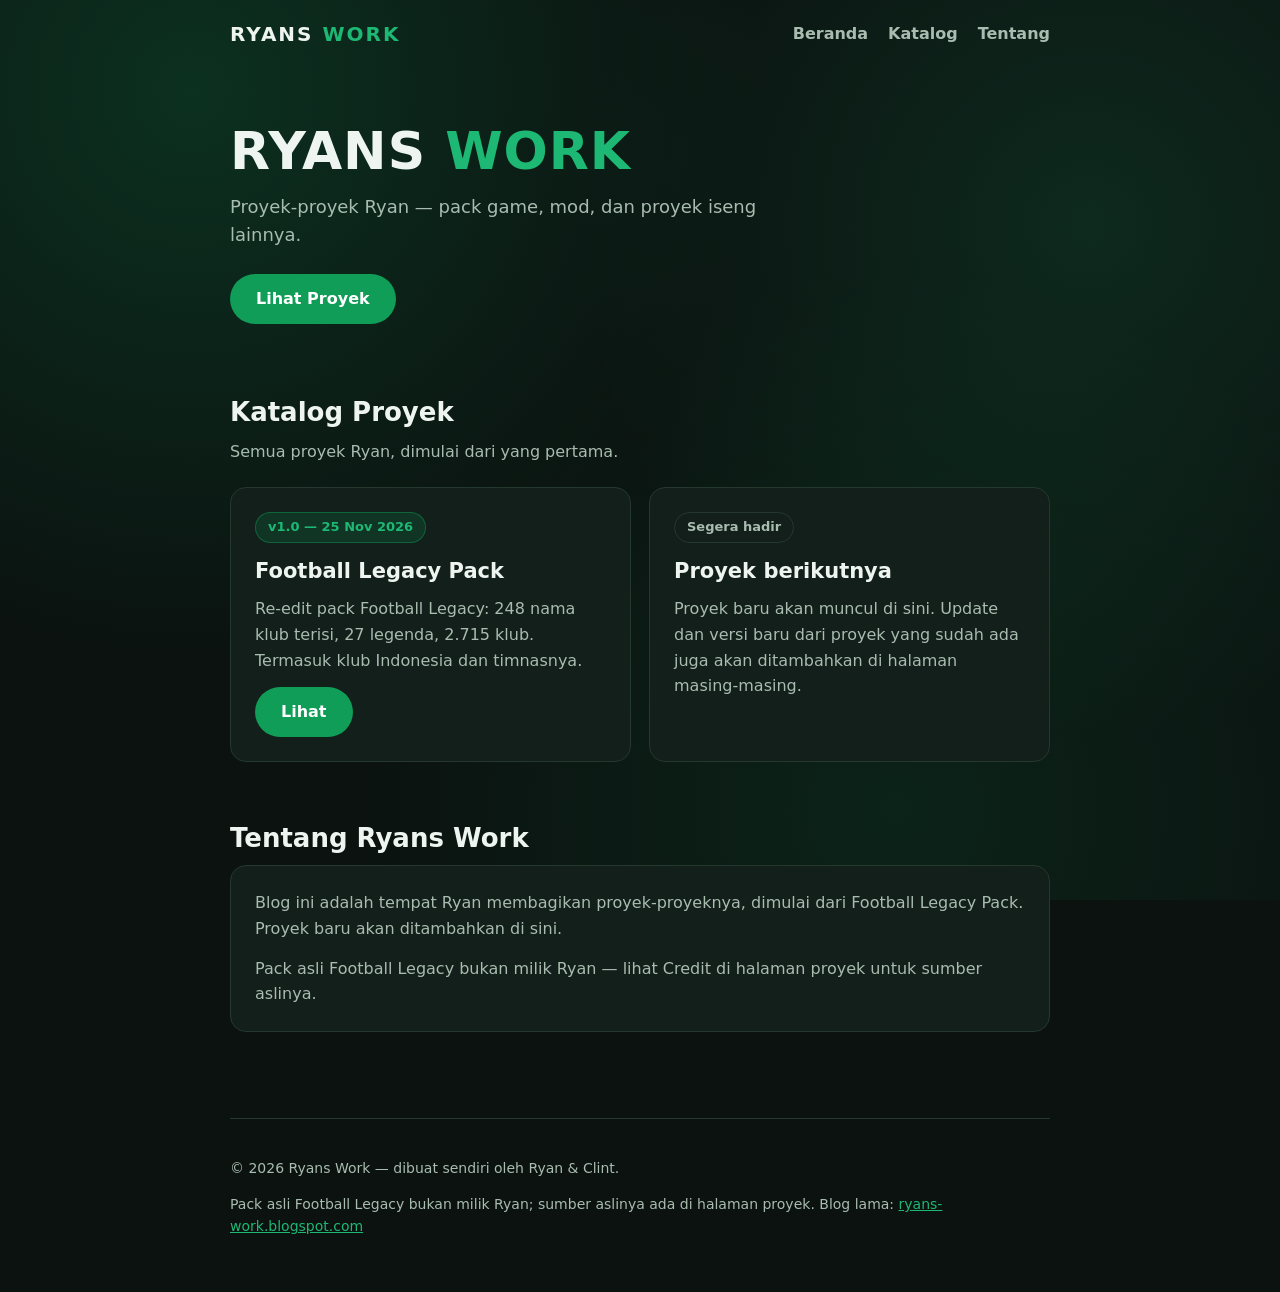
==== index.html @ 9bb6de92 "Add files via upload" ====
<!DOCTYPE html>
<html lang="id">
<head>
<meta charset="UTF-8">
<meta name="viewport" content="width=device-width, initial-scale=1.0">
<title>Ryans Work — Proyek-proyek Ryan</title>
<meta name="description" content="Ryans Work: proyek-proyek Ryan — pack game, mod, dan proyek iseng lainnya. Dimulai dari Football Legacy Pack.">
<link rel="stylesheet" href="style.css">
</head>
<body>
<div class="wrap">

  <nav class="nav">
    <a class="logo" href="index.html">RYANS <span>WORK</span></a>
    <div class="nav-links">
      <a href="index.html">Beranda</a>
      <a href="#katalog">Katalog</a>
      <a href="#tentang">Tentang</a>
    </div>
  </nav>

  <header class="hero">
    <h1>RYANS <span>WORK</span></h1>
    <p>Proyek-proyek Ryan — pack game, mod, dan proyek iseng lainnya.</p>
    <a class="btn" href="#katalog">Lihat Proyek</a>
  </header>

  <section id="katalog">
    <h2>Katalog Proyek</h2>
    <p class="section-sub">Semua proyek Ryan, dimulai dari yang pertama.</p>
    <div class="grid">

      <article class="card">
        <span class="pill">v1.0 — 25 Nov 2026</span>
        <h3>Football Legacy Pack</h3>
        <p>Re-edit pack Football Legacy: 248 nama klub terisi, 27 legenda, 2.715 klub. Termasuk klub Indonesia dan timnasnya.</p>
        <a class="btn" href="football-legacy-pack.html">Lihat</a>
      </article>

      <article class="card">
        <span class="pill pill-soon">Segera hadir</span>
        <h3>Proyek berikutnya</h3>
        <p>Proyek baru akan muncul di sini. Update dan versi baru dari proyek yang sudah ada juga akan ditambahkan di halaman masing-masing.</p>
      </article>

    </div>
  </section>

  <section id="tentang">
    <h2>Tentang Ryans Work</h2>
    <div class="card">
      <p>Blog ini adalah tempat Ryan membagikan proyek-proyeknya, dimulai dari Football Legacy Pack. Proyek baru akan ditambahkan di sini.</p>
      <p>Pack asli Football Legacy bukan milik Ryan — lihat Credit di halaman proyek untuk sumber aslinya.</p>
    </div>
  </section>

  <footer>
    <p>© 2026 Ryans Work — dibuat sendiri oleh Ryan &amp; Clint.</p>
    <p>Pack asli Football Legacy bukan milik Ryan; sumber aslinya ada di halaman proyek. Blog lama: <a href="https://ryans-work.blogspot.com/">ryans-work.blogspot.com</a></p>
  </footer>

</div>
</body>
</html>
---- style.css ----
/* Ryans Work — stylesheet buatan sendiri. Dark + hijau lapangan #0F9D58 + bokeh. */

:root {
  --bg: #0b1210;
  --surface: #131f1a;
  --surface-2: #182820;
  --text: #eef5f0;
  --muted: #a8bcb0;
  --accent: #0f9d58;
  --accent-bright: #1db873;
  --border: #24382e;
  --radius: 16px;
}

* { box-sizing: border-box; }

body {
  margin: 0;
  background-color: var(--bg);
  background-image:
    radial-gradient(circle at 15% 10%, rgba(15, 157, 88, 0.22), transparent 42%),
    radial-gradient(circle at 85% 25%, rgba(29, 184, 115, 0.14), transparent 40%),
    radial-gradient(circle at 70% 90%, rgba(15, 157, 88, 0.12), transparent 45%);
  background-attachment: fixed;
  color: var(--text);
  font-family: system-ui, -apple-system, "Segoe UI", Roboto, Arial, sans-serif;
  line-height: 1.6;
}

a { color: var(--accent-bright); }
img { max-width: 100%; display: block; }

.wrap { max-width: 860px; margin: 0 auto; padding: 0 20px; }

/* Nav */
.nav {
  display: flex; align-items: center; justify-content: space-between;
  gap: 16px; padding: 18px 0; flex-wrap: wrap;
}
.logo { font-weight: 800; letter-spacing: 2px; font-size: 20px; color: var(--text); text-decoration: none; }
.logo span { color: var(--accent-bright); }
.nav-links { display: flex; gap: 20px; flex-wrap: wrap; }
.nav-links a { color: var(--muted); text-decoration: none; font-weight: 600; }
.nav-links a:hover { color: var(--text); }

/* Hero */
.hero { padding: 56px 0 40px; }
.hero h1 { font-size: 52px; line-height: 1.05; margin: 0 0 14px; letter-spacing: 1px; }
.hero h1 span { color: var(--accent-bright); }
.hero p { color: var(--muted); font-size: 18px; margin: 0 0 24px; max-width: 560px; }

/* Buttons */
.btn {
  display: inline-block; background: var(--accent); color: #fff;
  padding: 12px 26px; border-radius: 999px; text-decoration: none;
  font-weight: 700; border: none; cursor: pointer;
}
.btn:hover { background: var(--accent-bright); }
.btn-ghost {
  display: inline-block; padding: 11px 24px; border-radius: 999px;
  border: 1px solid var(--border); color: var(--text); text-decoration: none; font-weight: 700;
}
.btn-ghost:hover { border-color: var(--accent-bright); }

/* Sections */
section { padding: 28px 0; }
h2 { font-size: 26px; margin: 0 0 6px; }
.section-sub { color: var(--muted); margin: 0 0 22px; }

/* Cards */
.card {
  background: var(--surface); border: 1px solid var(--border);
  border-radius: var(--radius); padding: 24px; margin-bottom: 18px;
}
.card h3 { margin: 0 0 8px; font-size: 21px; }
.card p { color: var(--muted); margin: 0 0 14px; }
.card p:last-child { margin-bottom: 0; }

.grid { display: grid; grid-template-columns: 1fr 1fr; gap: 18px; }
.grid .card { margin-bottom: 0; }

.pill {
  display: inline-block; background: rgba(15, 157, 88, 0.18);
  color: var(--accent-bright); border: 1px solid rgba(15, 157, 88, 0.45);
  padding: 4px 12px; border-radius: 999px; font-size: 13px; font-weight: 700; margin-bottom: 12px;
}
.pill-soon { background: transparent; color: var(--muted); border-color: var(--border); }

/* Stats */
.stats { display: grid; grid-template-columns: repeat(4, 1fr); gap: 14px; margin: 24px 0; }
.stat { background: var(--surface); border: 1px solid var(--border); border-radius: var(--radius); padding: 18px 12px; text-align: center; }
.stat b { display: block; font-size: 30px; color: var(--accent-bright); line-height: 1.1; }
.stat span { color: var(--muted); font-size: 13px; }

/* Checklist */
.checklist { list-style: none; padding: 0; margin: 0; }
.checklist li { padding: 8px 0 8px 32px; position: relative; border-bottom: 1px solid var(--border); }
.checklist li:last-child { border-bottom: none; }
.checklist li::before { content: "✓"; position: absolute; left: 4px; color: var(--accent-bright); font-weight: 800; }

/* Steps */
.steps { padding-left: 22px; margin: 0; }
.steps li { padding: 8px 0; }

/* Gallery — geser ke samping */
.gallery {
  display: flex; gap: 14px; overflow-x: auto; scroll-snap-type: x mandatory;
  padding-bottom: 10px; -webkit-overflow-scrolling: touch;
}
.gallery figure {
  flex: 0 0 78%; scroll-snap-align: start; margin: 0;
  background: var(--surface); border: 1px solid var(--border);
  border-radius: var(--radius); overflow: hidden;
}
.gallery img { width: 100%; height: 420px; object-fit: cover; object-position: top; }
.gallery figcaption { padding: 12px 16px; color: var(--muted); font-size: 14px; }
.gallery-hint { color: var(--muted); font-size: 13px; margin: 0 0 12px; }

/* Version list */
.version { display: flex; gap: 18px; align-items: flex-start; justify-content: space-between; flex-wrap: wrap; }
.version-info { flex: 1 1 260px; }
.version-info .date { color: var(--muted); font-size: 14px; margin: 0 0 10px; }
.version-info ul { margin: 0 0 6px; padding-left: 20px; color: var(--muted); }

/* Footer */
footer { border-top: 1px solid var(--border); margin-top: 40px; padding: 24px 0 40px; color: var(--muted); font-size: 14px; }
footer a { color: var(--accent-bright); }

/* Mobile */
@media (max-width: 600px) {
  .hero { padding: 36px 0 28px; }
  .hero h1 { font-size: 38px; }
  .hero p { font-size: 16px; }
  .grid { grid-template-columns: 1fr; }
  .stats { grid-template-columns: repeat(2, 1fr); }
  .stat b { font-size: 26px; }
  .gallery figure { flex-basis: 86%; }
  .gallery img { height: 340px; }
  .card { padding: 20px; }
}
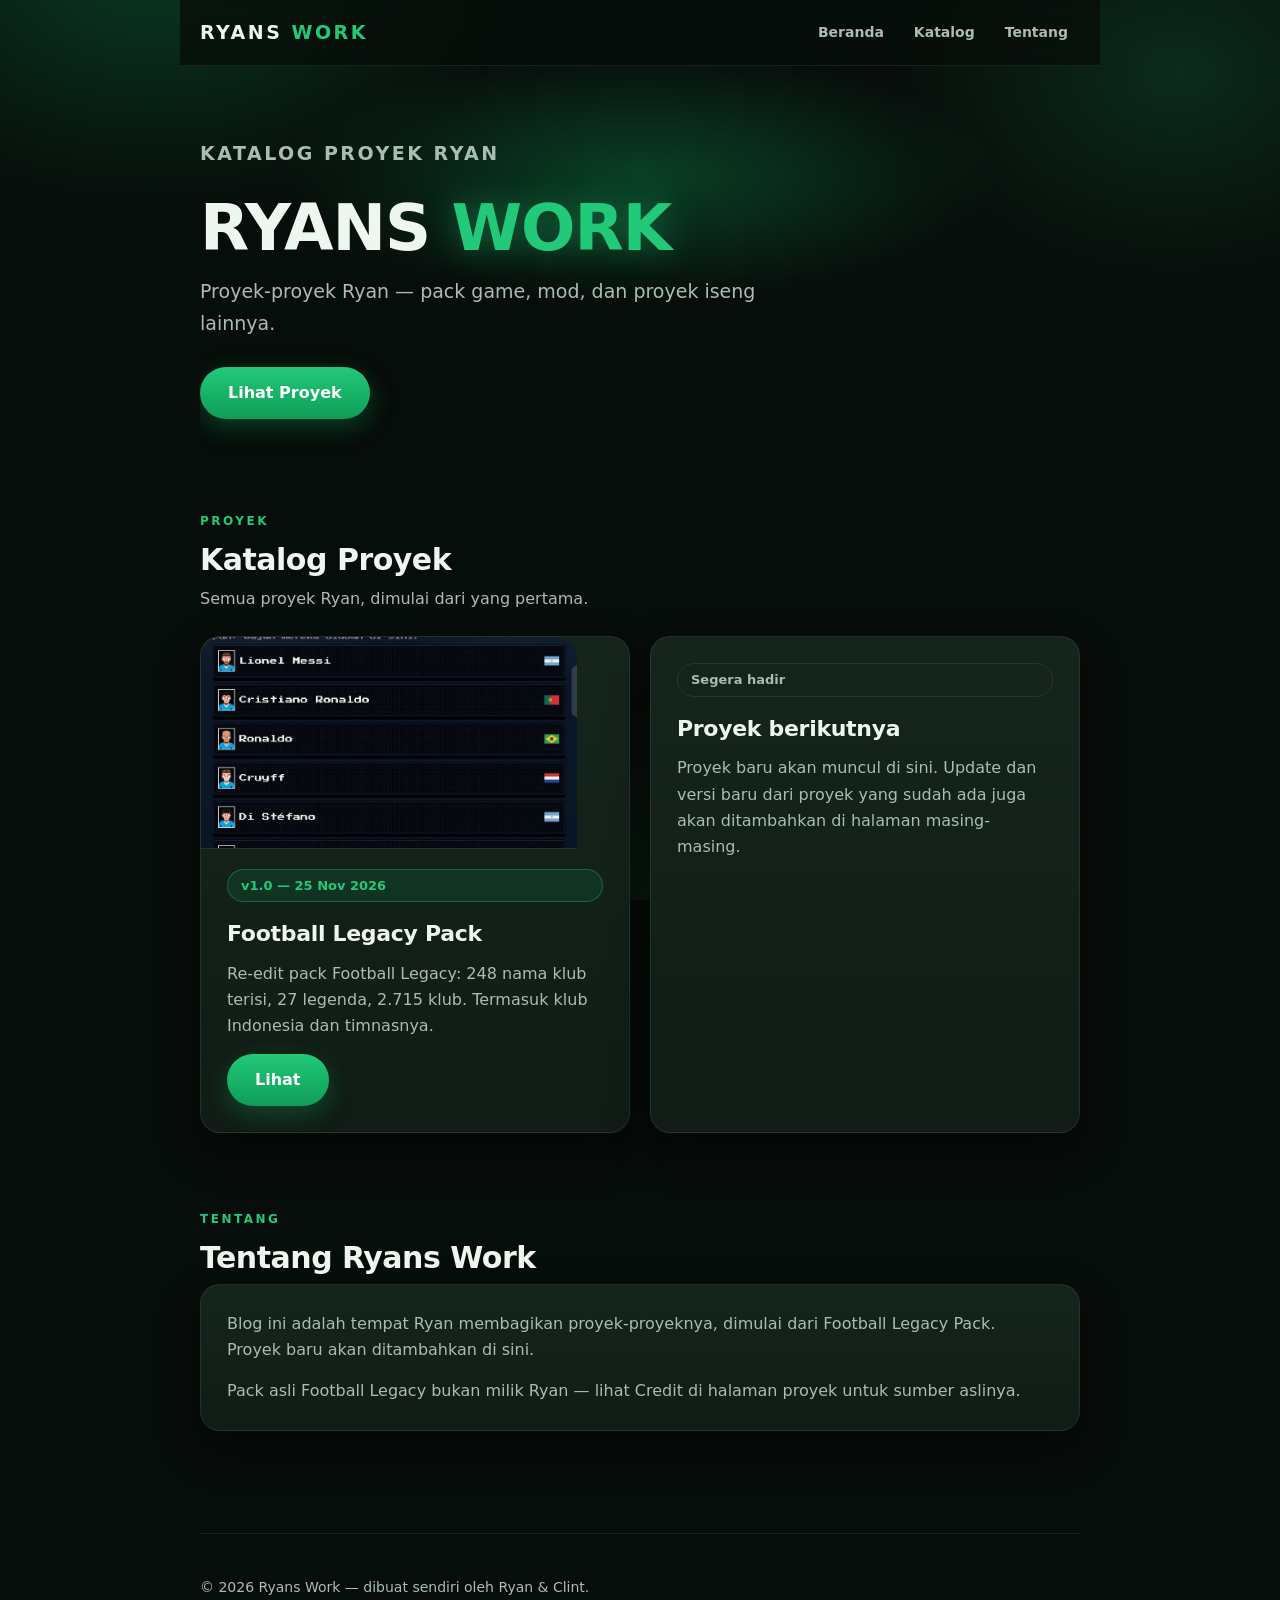
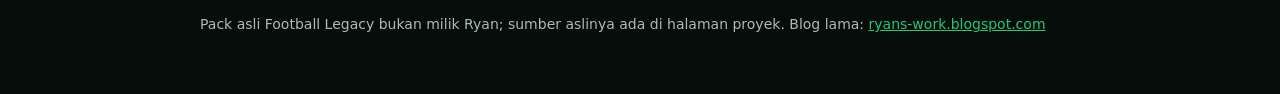
==== commit 8ff92857: "Update website redesign: index.html, football-legacy-pack.html, style.css" ====
--- a/index.html
+++ b/index.html
@@ -20,17 +20,20 @@
   </nav>
 
   <header class="hero">
+    <p class="eyebrow">Katalog Proyek Ryan</p>
     <h1>RYANS <span>WORK</span></h1>
     <p>Proyek-proyek Ryan — pack game, mod, dan proyek iseng lainnya.</p>
     <a class="btn" href="#katalog">Lihat Proyek</a>
   </header>
 
   <section id="katalog">
+    <p class="eyebrow">Proyek</p>
     <h2>Katalog Proyek</h2>
     <p class="section-sub">Semua proyek Ryan, dimulai dari yang pertama.</p>
     <div class="grid">
 
       <article class="card">
+        <img class="card-cover" src="images/legenda-messi-ronaldo.jpg" alt="Legenda di Football Legacy — Messi dan Ronaldo di atas">
         <span class="pill">v1.0 — 25 Nov 2026</span>
         <h3>Football Legacy Pack</h3>
         <p>Re-edit pack Football Legacy: 248 nama klub terisi, 27 legenda, 2.715 klub. Termasuk klub Indonesia dan timnasnya.</p>
@@ -47,6 +50,7 @@
   </section>
 
   <section id="tentang">
+    <p class="eyebrow">Tentang</p>
     <h2>Tentang Ryans Work</h2>
     <div class="card">
       <p>Blog ini adalah tempat Ryan membagikan proyek-proyeknya, dimulai dari Football Legacy Pack. Proyek baru akan ditambahkan di sini.</p>
--- a/style.css
+++ b/style.css
@@ -1,140 +1,278 @@
-/* Ryans Work — stylesheet buatan sendiri. Dark + hijau lapangan #0F9D58 + bokeh. */
+/* Ryans Work — stylesheet buatan sendiri, v2 (redesign).
+   Dark + hijau lapangan #0F9D58 + bokeh. Mobile-first, tanpa framework. */
 
 :root {
-  --bg: #0b1210;
-  --surface: #131f1a;
-  --surface-2: #182820;
-  --text: #eef5f0;
-  --muted: #a8bcb0;
+  --bg: #070d0a;
+  --surface: #101c15;
+  --surface-2: #15251c;
+  --text: #eef6f0;
+  --muted: #a9bdb1;
   --accent: #0f9d58;
-  --accent-bright: #1db873;
-  --border: #24382e;
-  --radius: 16px;
+  --accent-bright: #22c978;
+  --accent-soft: rgba(15, 157, 88, 0.16);
+  --border: rgba(255, 255, 255, 0.08);
+  --border-strong: rgba(34, 201, 120, 0.35);
+  --radius: 20px;
+  --shadow: 0 18px 40px rgba(0, 0, 0, 0.45);
 }
 
 * { box-sizing: border-box; }
+
+html { scroll-behavior: smooth; }
 
 body {
   margin: 0;
   background-color: var(--bg);
   background-image:
-    radial-gradient(circle at 15% 10%, rgba(15, 157, 88, 0.22), transparent 42%),
-    radial-gradient(circle at 85% 25%, rgba(29, 184, 115, 0.14), transparent 40%),
-    radial-gradient(circle at 70% 90%, rgba(15, 157, 88, 0.12), transparent 45%);
+    radial-gradient(560px 380px at 12% -4%, rgba(15, 157, 88, 0.30), transparent 65%),
+    radial-gradient(480px 360px at 92% 8%, rgba(34, 201, 120, 0.16), transparent 60%),
+    radial-gradient(700px 500px at 50% 115%, rgba(15, 157, 88, 0.14), transparent 65%);
   background-attachment: fixed;
   color: var(--text);
   font-family: system-ui, -apple-system, "Segoe UI", Roboto, Arial, sans-serif;
-  line-height: 1.6;
+  line-height: 1.65;
+  -webkit-font-smoothing: antialiased;
 }
 
 a { color: var(--accent-bright); }
 img { max-width: 100%; display: block; }
 
-.wrap { max-width: 860px; margin: 0 auto; padding: 0 20px; }
-
-/* Nav */
+.wrap { max-width: 920px; margin: 0 auto; padding: 0 20px; }
+
+/* ---- Sticky nav dengan blur ---- */
 .nav {
-  display: flex; align-items: center; justify-content: space-between;
-  gap: 16px; padding: 18px 0; flex-wrap: wrap;
-}
-.logo { font-weight: 800; letter-spacing: 2px; font-size: 20px; color: var(--text); text-decoration: none; }
+  position: sticky;
+  top: 0;
+  z-index: 50;
+  display: flex;
+  align-items: center;
+  justify-content: space-between;
+  gap: 16px;
+  padding: 14px 20px;
+  margin: 0 -20px;
+  background: rgba(7, 13, 10, 0.78);
+  backdrop-filter: blur(14px);
+  -webkit-backdrop-filter: blur(14px);
+  border-bottom: 1px solid var(--border);
+}
+.logo { font-weight: 900; letter-spacing: 2.5px; font-size: 19px; color: var(--text); text-decoration: none; white-space: nowrap; }
 .logo span { color: var(--accent-bright); }
-.nav-links { display: flex; gap: 20px; flex-wrap: wrap; }
-.nav-links a { color: var(--muted); text-decoration: none; font-weight: 600; }
-.nav-links a:hover { color: var(--text); }
-
-/* Hero */
-.hero { padding: 56px 0 40px; }
-.hero h1 { font-size: 52px; line-height: 1.05; margin: 0 0 14px; letter-spacing: 1px; }
-.hero h1 span { color: var(--accent-bright); }
-.hero p { color: var(--muted); font-size: 18px; margin: 0 0 24px; max-width: 560px; }
-
-/* Buttons */
+.nav-links { display: flex; gap: 6px; flex-wrap: wrap; }
+.nav-links a {
+  color: var(--muted); text-decoration: none; font-weight: 600; font-size: 14px;
+  padding: 7px 12px; border-radius: 999px;
+}
+.nav-links a:hover { color: var(--text); background: rgba(255, 255, 255, 0.06); }
+
+/* ---- Hero besar dengan glow hijau ---- */
+.hero {
+  position: relative;
+  padding: 72px 0 52px;
+  text-align: left;
+  overflow: hidden;
+}
+.hero::before {
+  content: "";
+  position: absolute;
+  inset: -60px -40px auto -40px;
+  height: 340px;
+  background: radial-gradient(closest-side, rgba(15, 157, 88, 0.35), transparent 75%);
+  pointer-events: none;
+}
+.hero > * { position: relative; }
+.hero h1 {
+  font-size: 64px;
+  line-height: 0.98;
+  margin: 0 0 16px;
+  letter-spacing: -1px;
+  font-weight: 900;
+}
+.hero h1 span {
+  color: var(--accent-bright);
+  text-shadow: 0 0 32px rgba(34, 201, 120, 0.45);
+}
+.hero p { color: var(--muted); font-size: 19px; margin: 0 0 28px; max-width: 580px; }
+.hero .back-link { font-size: 15px; font-weight: 700; text-decoration: none; }
+.hero .back-link:hover { text-decoration: underline; }
+
+.eyebrow {
+  display: inline-block;
+  margin: 0 0 10px;
+  color: var(--accent-bright);
+  font-size: 12px;
+  font-weight: 800;
+  letter-spacing: 2.5px;
+  text-transform: uppercase;
+}
+
+/* ---- Tombol pill hijau ---- */
 .btn {
-  display: inline-block; background: var(--accent); color: #fff;
-  padding: 12px 26px; border-radius: 999px; text-decoration: none;
-  font-weight: 700; border: none; cursor: pointer;
-}
-.btn:hover { background: var(--accent-bright); }
+  display: inline-block;
+  background: linear-gradient(180deg, var(--accent-bright), var(--accent));
+  color: #fff;
+  padding: 13px 28px;
+  border-radius: 999px;
+  text-decoration: none;
+  font-weight: 800;
+  border: none;
+  cursor: pointer;
+  box-shadow: 0 8px 24px rgba(15, 157, 88, 0.35);
+  transition: transform 0.15s ease, box-shadow 0.15s ease, filter 0.15s ease;
+}
+.btn:hover { transform: translateY(-2px); filter: brightness(1.08); box-shadow: 0 12px 30px rgba(15, 157, 88, 0.45); }
+.btn:active { transform: translateY(0); }
 .btn-ghost {
-  display: inline-block; padding: 11px 24px; border-radius: 999px;
-  border: 1px solid var(--border); color: var(--text); text-decoration: none; font-weight: 700;
+  display: inline-block; padding: 12px 26px; border-radius: 999px;
+  border: 1px solid var(--border-strong); color: var(--text); text-decoration: none; font-weight: 700;
+  background: rgba(15, 157, 88, 0.08);
 }
 .btn-ghost:hover { border-color: var(--accent-bright); }
 
-/* Sections */
-section { padding: 28px 0; }
-h2 { font-size: 26px; margin: 0 0 6px; }
-.section-sub { color: var(--muted); margin: 0 0 22px; }
-
-/* Cards */
+/* ---- Section ---- */
+section { padding: 36px 0; }
+h2 { font-size: 30px; line-height: 1.2; margin: 0 0 8px; letter-spacing: -0.5px; }
+.section-sub { color: var(--muted); margin: 0 0 24px; font-size: 16px; }
+
+/* ---- Kartu ---- */
 .card {
-  background: var(--surface); border: 1px solid var(--border);
-  border-radius: var(--radius); padding: 24px; margin-bottom: 18px;
-}
-.card h3 { margin: 0 0 8px; font-size: 21px; }
+  background: linear-gradient(180deg, var(--surface-2), var(--surface));
+  border: 1px solid var(--border);
+  border-radius: var(--radius);
+  padding: 26px;
+  margin-bottom: 18px;
+  box-shadow: var(--shadow);
+}
+.card h3 { margin: 0 0 8px; font-size: 22px; letter-spacing: -0.3px; }
 .card p { color: var(--muted); margin: 0 0 14px; }
 .card p:last-child { margin-bottom: 0; }
-
-.grid { display: grid; grid-template-columns: 1fr 1fr; gap: 18px; }
-.grid .card { margin-bottom: 0; }
+.card .btn { margin-top: 6px; }
+
+.grid { display: grid; grid-template-columns: 1fr 1fr; gap: 20px; }
+.grid .card { margin-bottom: 0; display: flex; flex-direction: column; }
+.grid .card .btn { margin-top: auto; align-self: flex-start; }
+
+/* Cover gambar kartu proyek (16/9, crop rapi — ini memang cover, bukan screenshot penuh) */
+.card-cover {
+  display: block;
+  width: calc(100% + 52px);
+  margin: -26px -26px 20px;
+  aspect-ratio: 16 / 9;
+  object-fit: cover;
+  object-position: center 18%;
+  border-radius: var(--radius) var(--radius) 0 0;
+  border-bottom: 1px solid var(--border);
+}
 
 .pill {
-  display: inline-block; background: rgba(15, 157, 88, 0.18);
-  color: var(--accent-bright); border: 1px solid rgba(15, 157, 88, 0.45);
-  padding: 4px 12px; border-radius: 999px; font-size: 13px; font-weight: 700; margin-bottom: 12px;
+  display: inline-block;
+  background: var(--accent-soft);
+  color: var(--accent-bright);
+  border: 1px solid var(--border-strong);
+  padding: 5px 13px;
+  border-radius: 999px;
+  font-size: 13px;
+  font-weight: 800;
+  margin-bottom: 14px;
 }
 .pill-soon { background: transparent; color: var(--muted); border-color: var(--border); }
 
-/* Stats */
-.stats { display: grid; grid-template-columns: repeat(4, 1fr); gap: 14px; margin: 24px 0; }
-.stat { background: var(--surface); border: 1px solid var(--border); border-radius: var(--radius); padding: 18px 12px; text-align: center; }
-.stat b { display: block; font-size: 30px; color: var(--accent-bright); line-height: 1.1; }
-.stat span { color: var(--muted); font-size: 13px; }
-
-/* Checklist */
+/* ---- Stat cards: angka hijau besar ---- */
+.stats { display: grid; grid-template-columns: repeat(4, 1fr); gap: 14px; margin: 28px 0 8px; }
+.stat {
+  background: linear-gradient(180deg, var(--surface-2), var(--surface));
+  border: 1px solid var(--border);
+  border-radius: var(--radius);
+  padding: 22px 12px;
+  text-align: center;
+  box-shadow: var(--shadow);
+}
+.stat b {
+  display: block;
+  font-size: 36px;
+  line-height: 1;
+  color: var(--accent-bright);
+  font-weight: 900;
+  letter-spacing: -1px;
+  margin-bottom: 6px;
+}
+.stat span { color: var(--muted); font-size: 13px; line-height: 1.35; display: block; }
+
+/* ---- Checklist ---- */
 .checklist { list-style: none; padding: 0; margin: 0; }
-.checklist li { padding: 8px 0 8px 32px; position: relative; border-bottom: 1px solid var(--border); }
+.checklist li { padding: 10px 0 10px 34px; position: relative; border-bottom: 1px solid var(--border); }
 .checklist li:last-child { border-bottom: none; }
-.checklist li::before { content: "✓"; position: absolute; left: 4px; color: var(--accent-bright); font-weight: 800; }
-
-/* Steps */
-.steps { padding-left: 22px; margin: 0; }
-.steps li { padding: 8px 0; }
-
-/* Gallery — geser ke samping */
+.checklist li::before {
+  content: "✓";
+  position: absolute; left: 2px; top: 10px;
+  width: 22px; height: 22px; line-height: 22px; text-align: center;
+  background: var(--accent-soft); border: 1px solid var(--border-strong);
+  border-radius: 50%;
+  color: var(--accent-bright); font-weight: 900; font-size: 13px;
+}
+
+/* ---- Steps ---- */
+.steps { padding-left: 24px; margin: 0; }
+.steps li { padding: 9px 0; }
+.steps li::marker { color: var(--accent-bright); font-weight: 800; }
+
+/* ---- Galeri screenshot: bingkai HP, gambar UTUH (bukan crop) ---- */
 .gallery {
-  display: flex; gap: 14px; overflow-x: auto; scroll-snap-type: x mandatory;
-  padding-bottom: 10px; -webkit-overflow-scrolling: touch;
+  display: flex;
+  gap: 16px;
+  overflow-x: auto;
+  scroll-snap-type: x mandatory;
+  padding: 6px 2px 14px;
+  -webkit-overflow-scrolling: touch;
 }
 .gallery figure {
-  flex: 0 0 78%; scroll-snap-align: start; margin: 0;
-  background: var(--surface); border: 1px solid var(--border);
-  border-radius: var(--radius); overflow: hidden;
-}
-.gallery img { width: 100%; height: 420px; object-fit: cover; object-position: top; }
-.gallery figcaption { padding: 12px 16px; color: var(--muted); font-size: 14px; }
-.gallery-hint { color: var(--muted); font-size: 13px; margin: 0 0 12px; }
-
-/* Version list */
+  flex: 0 0 280px;
+  scroll-snap-align: start;
+  margin: 0;
+  background: var(--surface);
+  border: 1px solid var(--border);
+  border-radius: 28px;
+  overflow: hidden;
+  box-shadow: var(--shadow);
+}
+.gallery .phone-screen {
+  background: #000;
+  display: flex;
+  align-items: center;
+  justify-content: center;
+}
+.gallery img {
+  width: 100%;
+  height: auto;
+  max-height: 560px;
+  object-fit: contain;
+  object-position: center;
+}
+.gallery figcaption { padding: 14px 16px 16px; color: var(--muted); font-size: 14px; line-height: 1.5; }
+.gallery-hint { color: var(--muted); font-size: 13px; margin: 0 0 14px; }
+
+/* ---- Versi tersedia ---- */
 .version { display: flex; gap: 18px; align-items: flex-start; justify-content: space-between; flex-wrap: wrap; }
 .version-info { flex: 1 1 260px; }
 .version-info .date { color: var(--muted); font-size: 14px; margin: 0 0 10px; }
 .version-info ul { margin: 0 0 6px; padding-left: 20px; color: var(--muted); }
 
-/* Footer */
-footer { border-top: 1px solid var(--border); margin-top: 40px; padding: 24px 0 40px; color: var(--muted); font-size: 14px; }
+/* ---- Footer ---- */
+footer { border-top: 1px solid var(--border); margin-top: 48px; padding: 28px 0 44px; color: var(--muted); font-size: 14px; }
 footer a { color: var(--accent-bright); }
 
-/* Mobile */
+/* ---- Mobile ---- */
 @media (max-width: 600px) {
-  .hero { padding: 36px 0 28px; }
-  .hero h1 { font-size: 38px; }
+  .nav { padding: 12px 16px; margin: 0 -20px; }
+  .nav-links a { padding: 6px 9px; font-size: 13px; }
+  .hero { padding: 48px 0 36px; }
+  .hero h1 { font-size: 44px; }
   .hero p { font-size: 16px; }
+  h2 { font-size: 24px; }
   .grid { grid-template-columns: 1fr; }
   .stats { grid-template-columns: repeat(2, 1fr); }
-  .stat b { font-size: 26px; }
-  .gallery figure { flex-basis: 86%; }
-  .gallery img { height: 340px; }
-  .card { padding: 20px; }
-}
+  .stat b { font-size: 30px; }
+  .gallery figure { flex-basis: 260px; }
+  .gallery img { max-height: 500px; }
+  .card { padding: 22px; }
+  .card-cover { width: calc(100% + 44px); margin: -22px -22px 18px; }
+}
